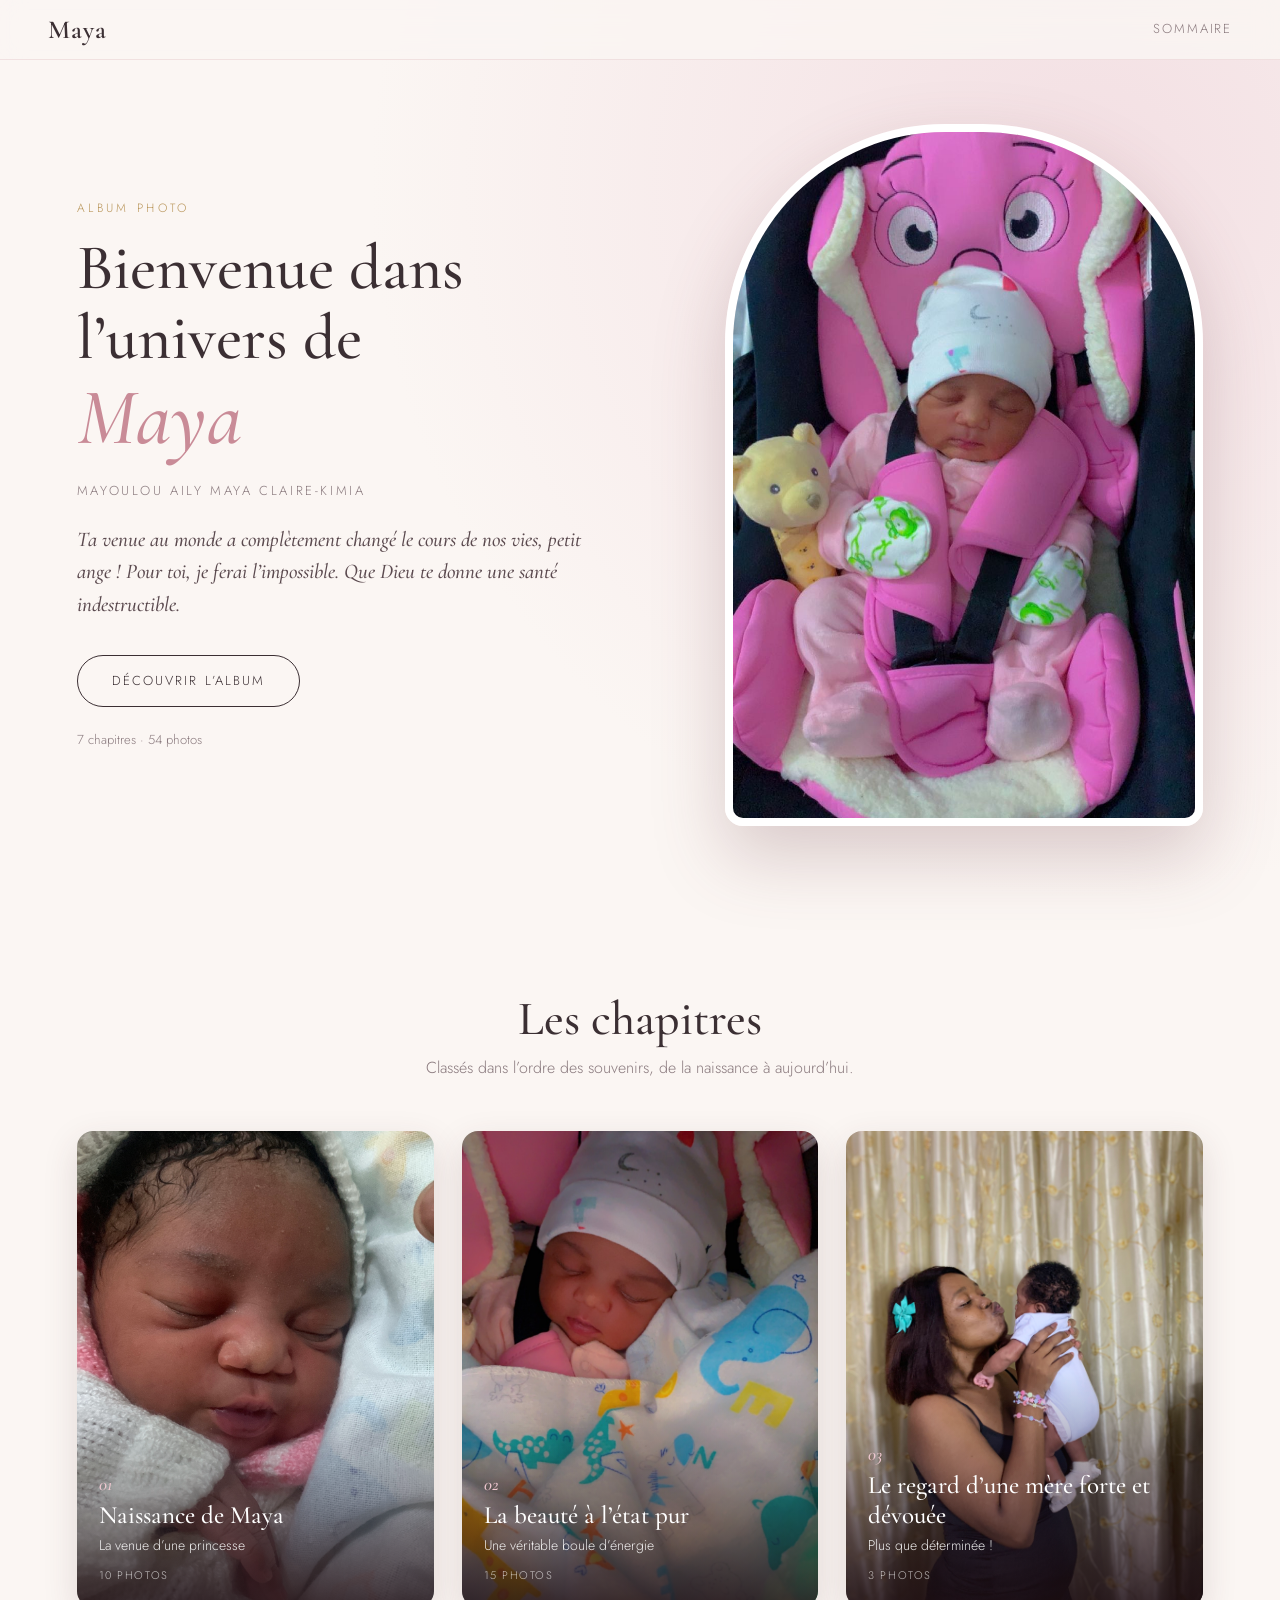
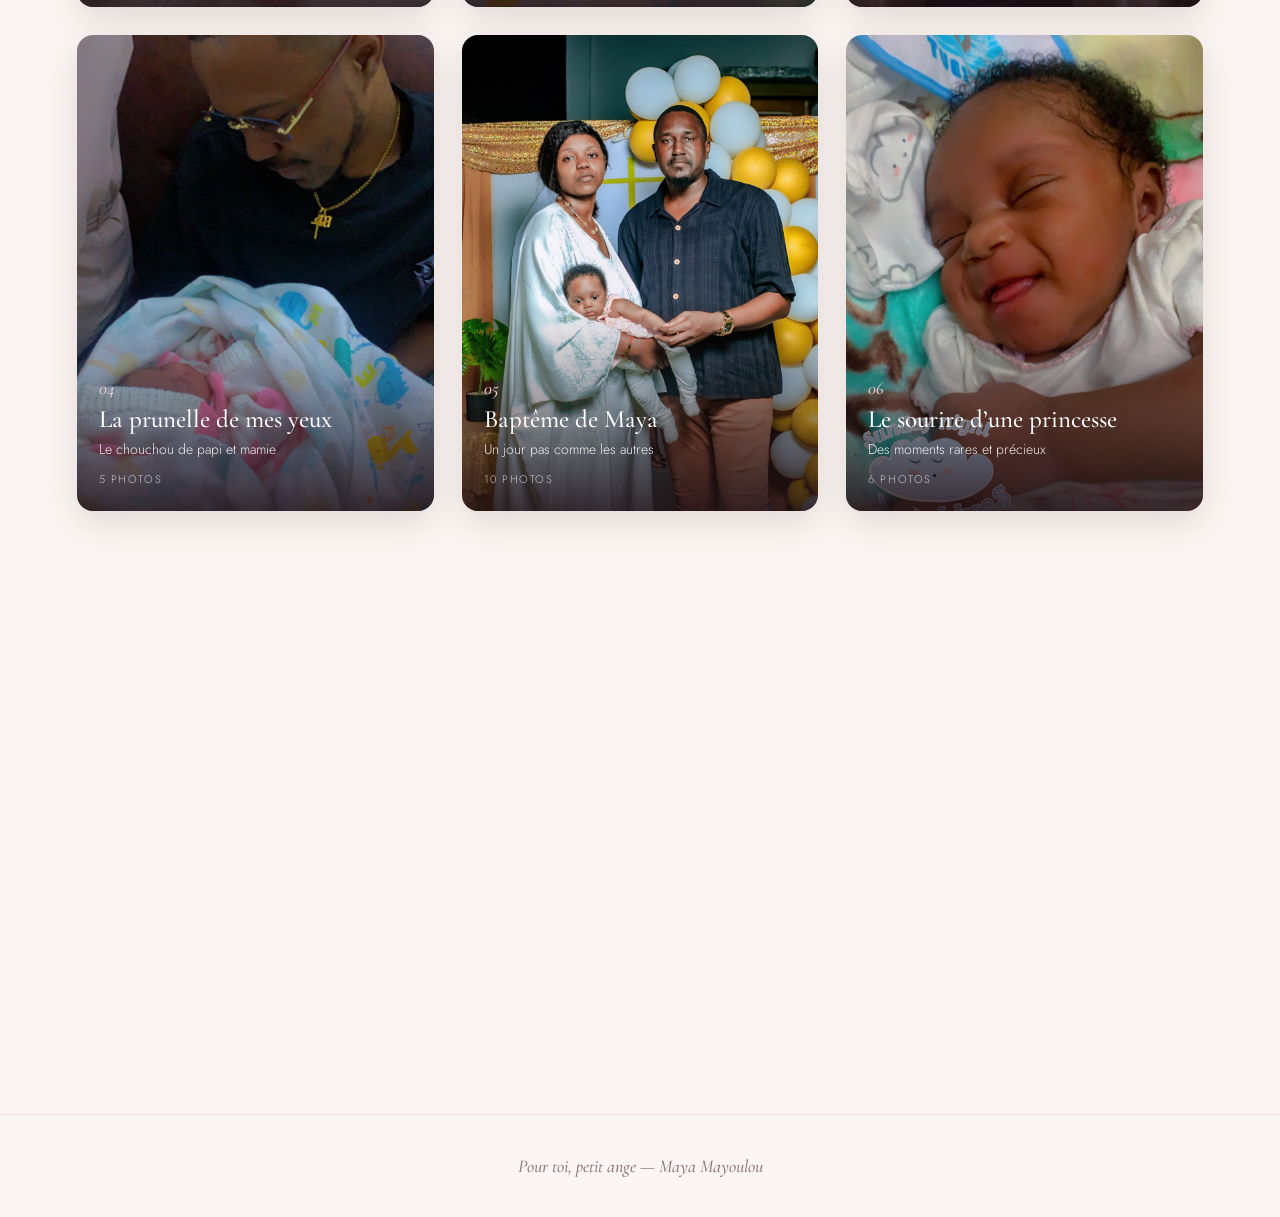
==== index.html @ 27d1b36d "first commit" ====
<!DOCTYPE html>
<html lang="fr"><head><meta charset="UTF-8"><meta name="viewport" content="width=device-width, initial-scale=1">
<title>Album Maya — MAYOULOU Aily Maya Claire-Kimia</title><meta name="description" content="L’album photo de Maya : de sa naissance à ses plus beaux sourires.">
<link rel="preconnect" href="https://fonts.googleapis.com"><link rel="preconnect" href="https://fonts.gstatic.com" crossorigin>
<link href="https://fonts.googleapis.com/css2?family=Cormorant+Garamond:ital,wght@0,500;0,600;1,500&family=Jost:wght@300;400;500&display=swap" rel="stylesheet">
<link rel="stylesheet" href="style.css"></head><body class="home"><header class="bar"><a class="logo" href="index.html">Maya</a><a class="menu" href="index.html#chapitres">Sommaire</a></header>
<section class="hero"><div class="hero-txt"><p class="eyebrow">Album photo</p><h1>Bienvenue dans l’univers de<br><em>Maya</em></h1>
<p class="full">MAYOULOU Aily Maya Claire-Kimia</p>
<p class="dedi">Ta venue au monde a complètement changé le cours de nos vies, petit ange ! Pour toi, je ferai l’impossible. Que Dieu te donne une santé indestructible.</p>
<a class="btn" href="#chapitres">Découvrir l’album</a><p class="meta">7 chapitres · 54 photos</p></div>
<div class="hero-img"><img src="images/EIRD0126.JPG" alt="Maya nouveau-née dans son siège auto rose" width="900" height="1600"></div></section>
<section id="chapitres" class="chapters"><h2>Les chapitres</h2><p class="sub">Classés dans l’ordre des souvenirs, de la naissance à aujourd’hui.</p><div class="grid"><a class="card reveal" href="naissance.html"><img src="images/AWKUE0143.JPG" alt="" loading="lazy"><div class="cap"><span class="num">01</span><h3>Naissance de Maya</h3><p>La venue d’une princesse</p><small>10 photos</small></div></a>
<a class="card reveal" href="premiers-jours.html"><img src="images/IMG_7857.JPG" alt="" loading="lazy"><div class="cap"><span class="num">02</span><h3>La beauté à l’état pur</h3><p>Une véritable boule d’énergie</p><small>15 photos</small></div></a>
<a class="card reveal" href="maman.html"><img src="images/IMG_3983.JPG" alt="" loading="lazy"><div class="cap"><span class="num">03</span><h3>Le regard d’une mère forte et dévouée</h3><p>Plus que déterminée !</p><small>3 photos</small></div></a>
<a class="card reveal" href="famille.html"><img src="images/IMG_7855.JPG" alt="" loading="lazy"><div class="cap"><span class="num">04</span><h3>La prunelle de mes yeux</h3><p>Le chouchou de papi et mamie</p><small>5 photos</small></div></a>
<a class="card reveal" href="bapteme.html"><img src="images/DJLZ4280.JPG" alt="" loading="lazy"><div class="cap"><span class="num">05</span><h3>Baptême de Maya</h3><p>Un jour pas comme les autres</p><small>10 photos</small></div></a>
<a class="card reveal" href="sourire.html"><img src="images/IMG_8057.JPG" alt="" loading="lazy"><div class="cap"><span class="num">06</span><h3>Le sourire d’une princesse</h3><p>Des moments rares et précieux</p><small>6 photos</small></div></a>
<a class="card reveal" href="soleil.html"><img src="images/IMG_8804.JPG" alt="" loading="lazy"><div class="cap"><span class="num">07</span><h3>Mon rayon de soleil</h3><p>La meilleure chose qui me soit arrivée</p><small>5 photos</small></div></a>
</div></section>
<footer class="foot"><p>Pour toi, petit ange — Maya Mayoulou</p></footer><script src="app.js"></script></body></html>
---- style.css ----
*{box-sizing:border-box;margin:0;padding:0}html{scroll-behavior:smooth}
:root{--bg:#fbf6f3;--ink:#3b2f33;--mut:#8a7a7e;--rose:#c98b97;--rose2:#f3dfe3;--gold:#b9965b;--serif:"Cormorant Garamond",Georgia,serif;--sans:"Jost",system-ui,-apple-system,"Segoe UI",sans-serif}
body{background:var(--bg);color:var(--ink);font:300 16px/1.7 var(--sans);-webkit-font-smoothing:antialiased}
a{color:inherit;text-decoration:none}img{display:block;max-width:100%}
.bar{position:fixed;inset:0 0 auto;z-index:50;display:flex;justify-content:space-between;align-items:center;padding:14px clamp(16px,4vw,48px);background:rgba(251,246,243,.82);backdrop-filter:blur(12px);border-bottom:1px solid rgba(201,139,151,.2)}
.logo{font:600 26px var(--serif);letter-spacing:.04em}.menu{font-size:13px;letter-spacing:.14em;text-transform:uppercase;color:var(--mut)}.menu:hover{color:var(--rose)}
.eyebrow{font-size:12px;letter-spacing:.28em;text-transform:uppercase;color:var(--gold);margin-bottom:14px}
.hero{min-height:100vh;display:grid;grid-template-columns:1.1fr .9fr;align-items:center;gap:clamp(24px,5vw,80px);padding:110px clamp(20px,6vw,100px) 60px;background:radial-gradient(circle at 85% 20%,var(--rose2),transparent 55%)}
.hero h1{font:500 clamp(36px,5vw,68px)/1.1 var(--serif)}.hero h1 em{color:var(--rose);font-size:1.25em}
.full{margin:18px 0 22px;font-size:13px;letter-spacing:.2em;text-transform:uppercase;color:var(--mut)}
.dedi{max-width:520px;font:italic 500 21px/1.55 var(--serif);color:#5b4a4f;margin-bottom:34px}
.btn{display:inline-block;padding:14px 34px;border:1px solid var(--ink);border-radius:99px;font-size:13px;letter-spacing:.16em;text-transform:uppercase;transition:.3s}.btn:hover{background:var(--ink);color:#fff}
.meta{margin-top:22px;font-size:13px;color:var(--mut)}
.hero-img img{width:100%;max-height:78vh;object-fit:cover;border-radius:220px 220px 18px 18px;box-shadow:0 30px 70px rgba(120,70,80,.25);border:8px solid #fff}
.chapters{padding:90px clamp(20px,6vw,100px) 100px}.chapters h2,.chapters .sub{text-align:center}.chapters h2{font:500 clamp(32px,4vw,48px) var(--serif)}.sub{color:var(--mut);margin:6px 0 50px}
.grid{display:grid;grid-template-columns:repeat(auto-fill,minmax(270px,1fr));gap:28px;max-width:1300px;margin:auto}
.card{position:relative;aspect-ratio:3/4;border-radius:16px;overflow:hidden;box-shadow:0 12px 34px rgba(80,50,55,.15);transition:transform .4s,box-shadow .4s}
.card:hover{transform:translateY(-6px);box-shadow:0 22px 46px rgba(80,50,55,.25)}.card img{width:100%;height:100%;object-fit:cover;transition:transform .8s}.card:hover img{transform:scale(1.06)}
.cap{position:absolute;inset:auto 0 0;padding:70px 22px 22px;color:#fff;background:linear-gradient(transparent,rgba(30,15,20,.85))}
.num{font:italic 500 18px var(--serif);color:#f0c9d1}.cap h3{font:500 25px/1.2 var(--serif);margin:2px 0 4px}.cap p{font-size:14px;opacity:.9}.cap small{display:block;margin-top:8px;font-size:11px;letter-spacing:.14em;text-transform:uppercase;opacity:.7}
.chhead{position:relative;min-height:62vh;display:flex;align-items:flex-end;padding:120px clamp(20px,6vw,100px) 50px;color:#fff;background:linear-gradient(rgba(30,15,20,.35),rgba(30,15,20,.8)),var(--cover) center 25%/cover}
.chhead .in{max-width:760px}.chhead h1{font:500 clamp(34px,5.5vw,70px)/1.1 var(--serif)}.chhead .eyebrow{color:#f0d9a8}
.tag{font:italic 500 clamp(20px,2.4vw,28px) var(--serif);color:#f3dfe3;margin:8px 0 14px}.desc{opacity:.85;max-width:520px}.desc span{display:block;margin-top:8px;font-size:12px;letter-spacing:.16em;text-transform:uppercase;opacity:.7}
.gallery{columns:4 240px;column-gap:16px;padding:50px clamp(16px,4vw,60px);max-width:1500px;margin:auto}
.gallery figure{break-inside:avoid;margin-bottom:16px;border-radius:12px;overflow:hidden;cursor:zoom-in;background:var(--rose2);box-shadow:0 6px 20px rgba(80,50,55,.12)}
.gallery img{width:100%;height:auto;transition:transform .6s,filter .3s}.gallery figure:hover img{transform:scale(1.04);filter:brightness(1.05)}
.pn{display:flex;justify-content:space-between;gap:20px;max-width:1100px;margin:30px auto 80px;padding:0 clamp(16px,4vw,60px)}.pn a{flex:1;padding:20px 24px;border:1px solid rgba(201,139,151,.4);border-radius:14px;font:500 20px var(--serif);transition:.3s}.pn a:hover{background:var(--rose2)}.pn .r{text-align:right}.pn small{display:block;font:400 11px var(--sans);letter-spacing:.16em;text-transform:uppercase;color:var(--mut);margin-bottom:2px}
.foot{padding:40px 20px;text-align:center;font:italic 500 18px var(--serif);color:var(--mut);border-top:1px solid rgba(201,139,151,.2)}
.lb{position:fixed;inset:0;z-index:100;display:flex;align-items:center;justify-content:center;background:rgba(20,10,14,.94)}.lb[hidden]{display:none}
.lb img{max-width:92vw;max-height:88vh;object-fit:contain;border-radius:6px;animation:in .3s}@keyframes in{from{opacity:0;transform:scale(.97)}}
.lb button{position:absolute;background:none;border:0;color:#fff;font-size:44px;cursor:pointer;opacity:.7;padding:10px 18px;transition:.2s}.lb button:hover{opacity:1}
.x{top:10px;right:14px}.p{left:6px;top:50%;transform:translateY(-50%)}.n{right:6px;top:50%;transform:translateY(-50%)}.ct{position:absolute;bottom:16px;color:#fff;opacity:.7;font-size:13px;letter-spacing:.14em}
.reveal{opacity:0;transform:translateY(24px);transition:opacity .8s,transform .8s}.reveal.on{opacity:1;transform:none}
@media(max-width:820px){.hero{grid-template-columns:1fr;text-align:center;padding-top:100px}.hero-img{order:-1}.hero-img img{max-height:50vh;margin:auto;max-width:300px}.dedi{margin-inline:auto}.gallery{columns:2 150px;column-gap:10px}.gallery figure{margin-bottom:10px}.pn{flex-direction:column}}
@media(prefers-reduced-motion:reduce){*{animation:none!important;transition:none!important}.reveal{opacity:1;transform:none}}
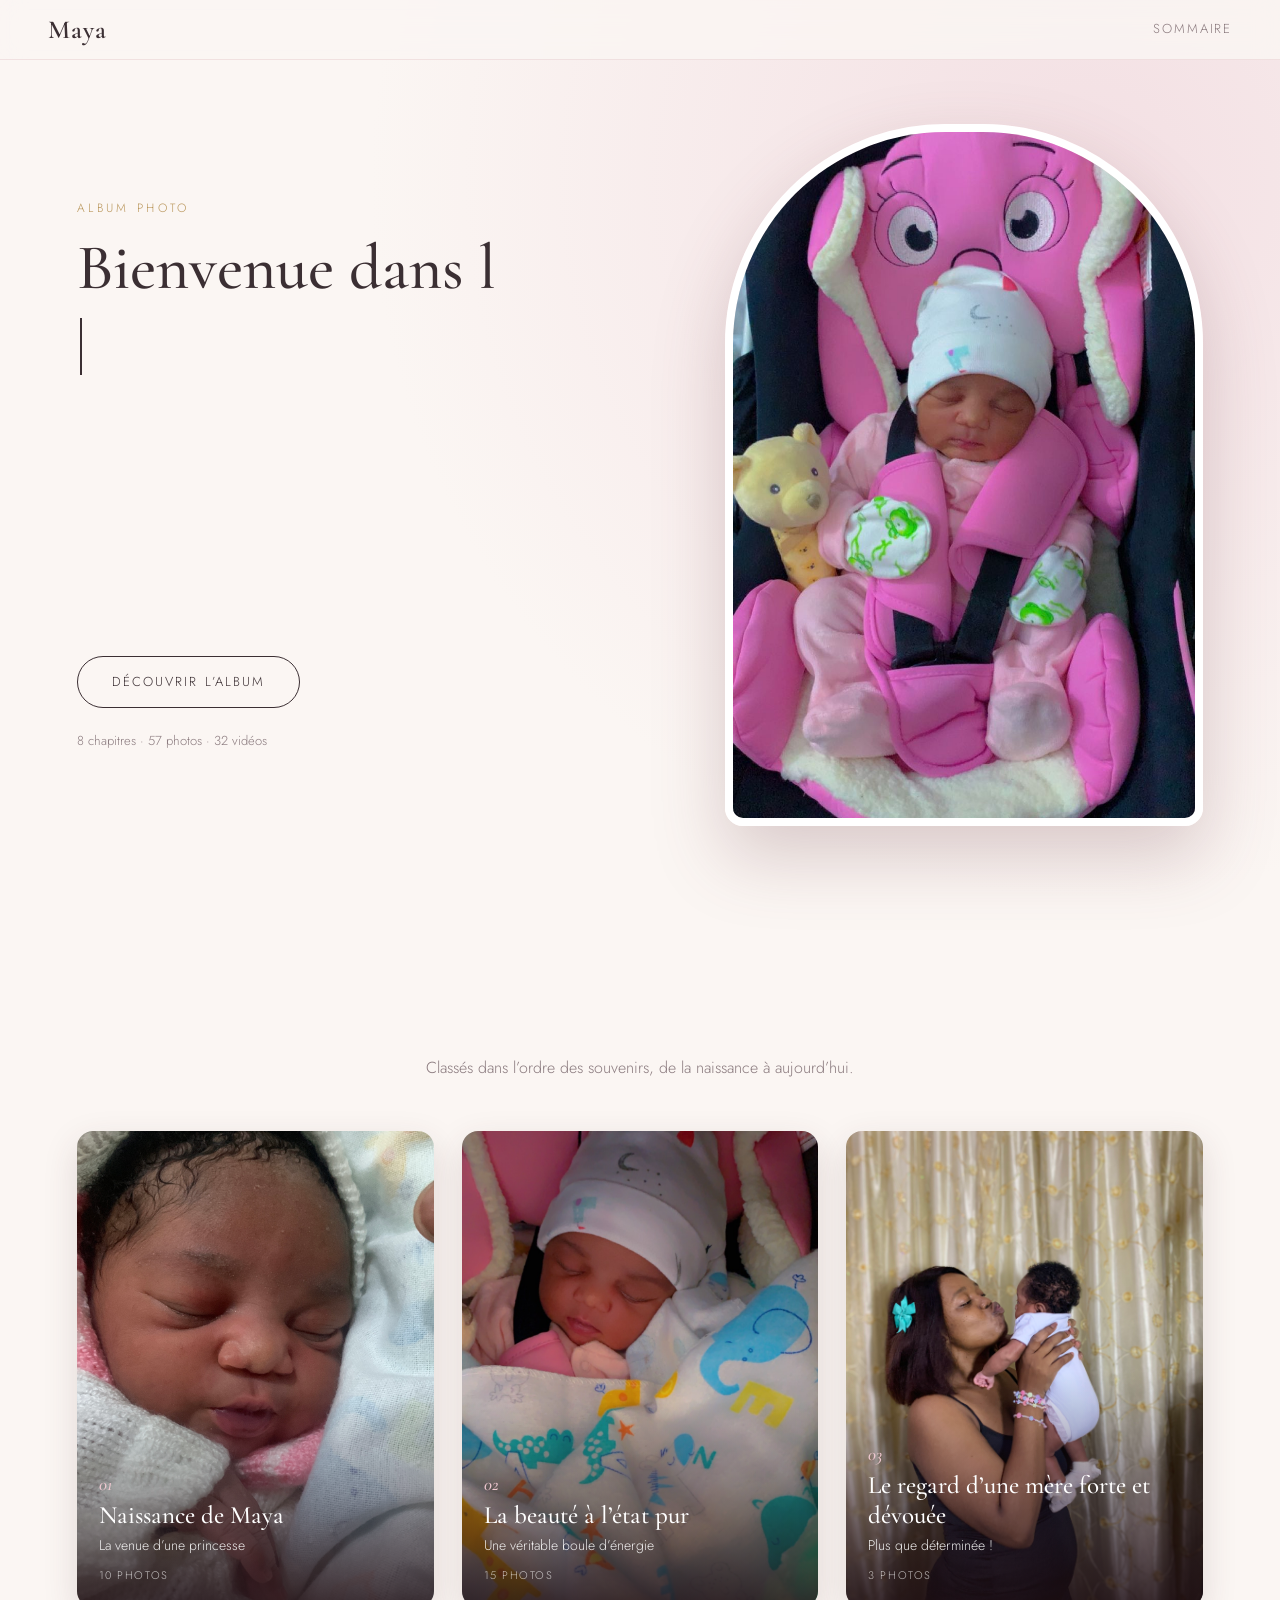
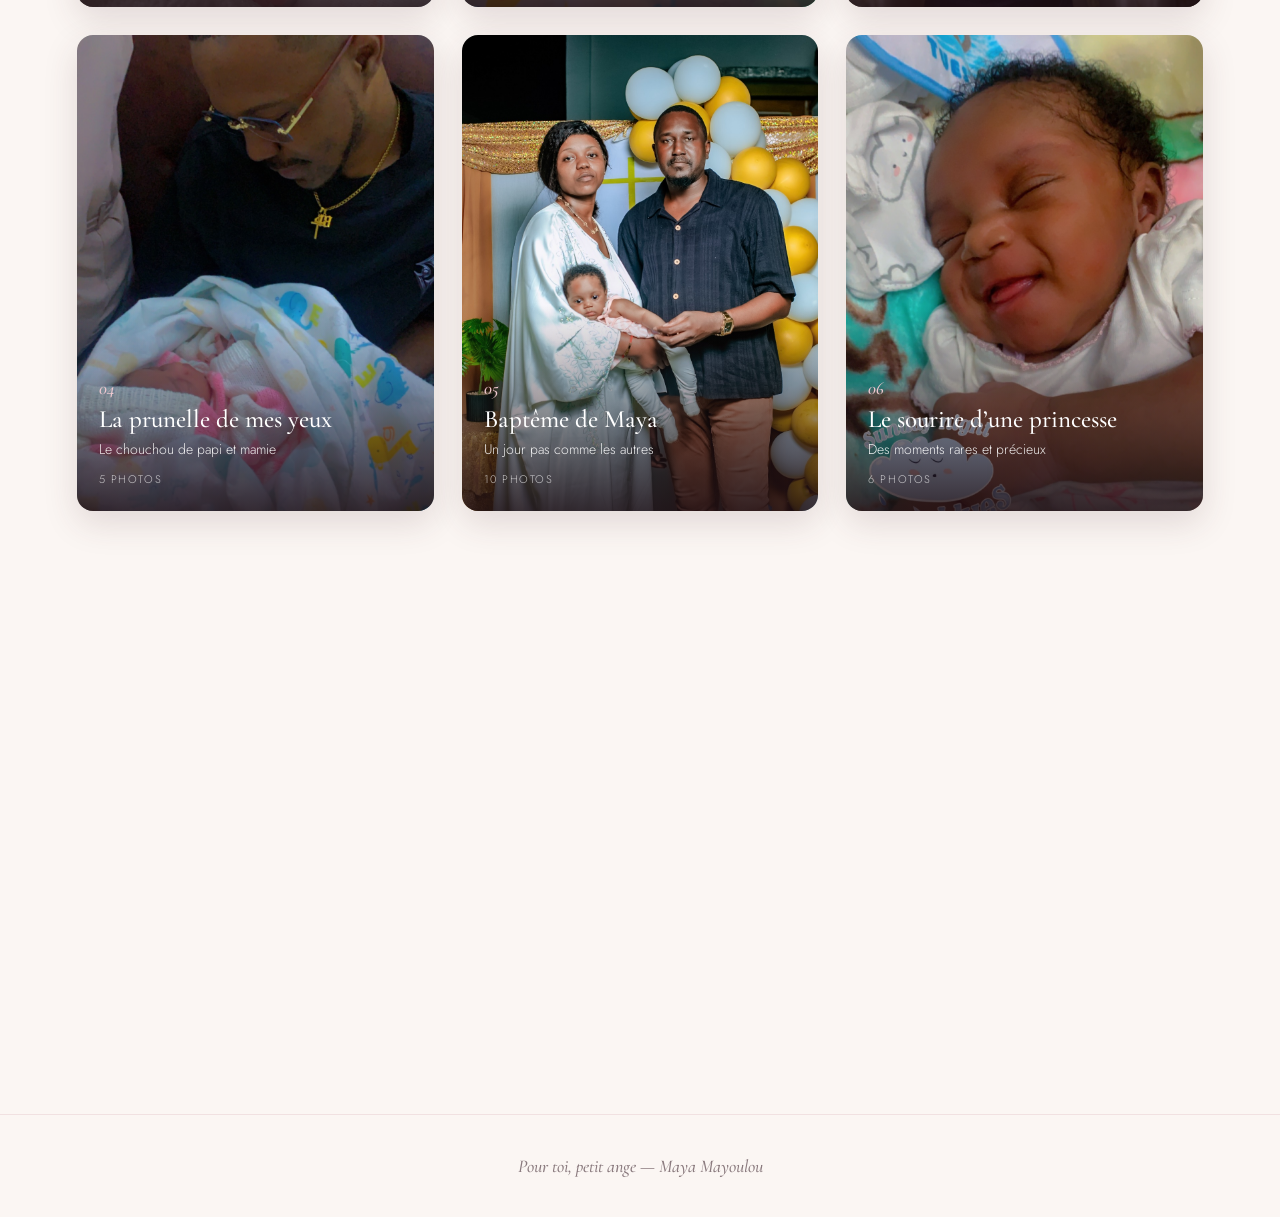
==== commit 593a6c82: "up" ====
--- a/index.html
+++ b/index.html
@@ -7,7 +7,7 @@
 <section class="hero"><div class="hero-txt"><p class="eyebrow">Album photo</p><h1>Bienvenue dans l’univers de<br><em>Maya</em></h1>
 <p class="full">MAYOULOU Aily Maya Claire-Kimia</p>
 <p class="dedi">Ta venue au monde a complètement changé le cours de nos vies, petit ange ! Pour toi, je ferai l’impossible. Que Dieu te donne une santé indestructible.</p>
-<a class="btn" href="#chapitres">Découvrir l’album</a><p class="meta">7 chapitres · 54 photos</p></div>
+<a class="btn" href="#chapitres">Découvrir l’album</a><p class="meta">8 chapitres · 57 photos · 32 vidéos</p></div>
 <div class="hero-img"><img src="images/EIRD0126.JPG" alt="Maya nouveau-née dans son siège auto rose" width="900" height="1600"></div></section>
 <section id="chapitres" class="chapters"><h2>Les chapitres</h2><p class="sub">Classés dans l’ordre des souvenirs, de la naissance à aujourd’hui.</p><div class="grid"><a class="card reveal" href="naissance.html"><img src="images/AWKUE0143.JPG" alt="" loading="lazy"><div class="cap"><span class="num">01</span><h3>Naissance de Maya</h3><p>La venue d’une princesse</p><small>10 photos</small></div></a>
 <a class="card reveal" href="premiers-jours.html"><img src="images/IMG_7857.JPG" alt="" loading="lazy"><div class="cap"><span class="num">02</span><h3>La beauté à l’état pur</h3><p>Une véritable boule d’énergie</p><small>15 photos</small></div></a>
@@ -16,5 +16,6 @@
 <a class="card reveal" href="bapteme.html"><img src="images/DJLZ4280.JPG" alt="" loading="lazy"><div class="cap"><span class="num">05</span><h3>Baptême de Maya</h3><p>Un jour pas comme les autres</p><small>10 photos</small></div></a>
 <a class="card reveal" href="sourire.html"><img src="images/IMG_8057.JPG" alt="" loading="lazy"><div class="cap"><span class="num">06</span><h3>Le sourire d’une princesse</h3><p>Des moments rares et précieux</p><small>6 photos</small></div></a>
 <a class="card reveal" href="soleil.html"><img src="images/IMG_8804.JPG" alt="" loading="lazy"><div class="cap"><span class="num">07</span><h3>Mon rayon de soleil</h3><p>La meilleure chose qui me soit arrivée</p><small>5 photos</small></div></a>
+<a class="card reveal" href="videos.html"><img src="images/WhatsApp%20Image%202026-11-09%20at%2014.23.40%20%281%29.jpeg" alt="" loading="lazy"><div class="cap"><span class="num">08</span><h3>Maya en vidéo</h3><p>Ses plus beaux moments en mouvement</p><small>3 photos · 32 vidéos</small></div></a>
 </div></section>
 <footer class="foot"><p>Pour toi, petit ange — Maya Mayoulou</p></footer><script src="app.js"></script></body></html>
--- a/style.css
+++ b/style.css
@@ -32,4 +32,22 @@
 .x{top:10px;right:14px}.p{left:6px;top:50%;transform:translateY(-50%)}.n{right:6px;top:50%;transform:translateY(-50%)}.ct{position:absolute;bottom:16px;color:#fff;opacity:.7;font-size:13px;letter-spacing:.14em}
 .reveal{opacity:0;transform:translateY(24px);transition:opacity .8s,transform .8s}.reveal.on{opacity:1;transform:none}
 @media(max-width:820px){.hero{grid-template-columns:1fr;text-align:center;padding-top:100px}.hero-img{order:-1}.hero-img img{max-height:50vh;margin:auto;max-width:300px}.dedi{margin-inline:auto}.gallery{columns:2 150px;column-gap:10px}.gallery figure{margin-bottom:10px}.pn{flex-direction:column}}
-@media(prefers-reduced-motion:reduce){*{animation:none!important;transition:none!important}.reveal{opacity:1;transform:none}}+@media(prefers-reduced-motion:reduce){*{animation:none!important;transition:none!important}.reveal{opacity:1;transform:none}}
+/* ===== Animations : chargement, machine à écrire, vidéos ===== */
+body::before{content:"Maya";position:fixed;inset:0;z-index:300;display:flex;align-items:center;justify-content:center;background:var(--bg);font:italic 500 clamp(56px,12vw,120px) var(--serif);color:var(--rose);letter-spacing:.06em;animation:pulse 1.6s ease-in-out infinite,ldout .01s 6s forwards;transition:opacity .8s,visibility .8s}
+body::after{content:"";position:fixed;z-index:301;left:50%;top:calc(50% + clamp(50px,9vw,90px));width:160px;height:2px;margin-left:-80px;background:linear-gradient(90deg,var(--rose),var(--gold)) left/0 100% no-repeat,rgba(201,139,151,.25);animation:fill 1.2s ease-out forwards,ldout .01s 6s forwards;transition:opacity .8s,visibility .8s}
+body.ready::before,body.ready::after{opacity:0;visibility:hidden}
+@keyframes pulse{50%{opacity:.55;transform:scale(.98)}}
+@keyframes fill{to{background-size:100% 100%}}
+@keyframes ldout{to{opacity:0;visibility:hidden}}
+.typing::after{content:"";display:inline-block;width:2px;height:.9em;margin-left:3px;vertical-align:-.05em;background:currentColor;animation:bl .7s steps(1) infinite}
+@keyframes bl{50%{opacity:0}}
+.hero-img img,.chhead .in{animation:rise 1.2s .6s both cubic-bezier(.2,.7,.2,1)}
+@keyframes rise{from{opacity:0;transform:translateY(30px)}}
+.gallery video{display:block;width:100%;height:auto;background:#000}
+.gallery figure.vid{position:relative}
+.gallery figure.vid::after{content:"▶";position:absolute;inset:0;margin:auto;width:58px;height:58px;display:flex;align-items:center;justify-content:center;border-radius:50%;background:rgba(30,15,20,.55);color:#fff;font-size:20px;padding-left:4px;backdrop-filter:blur(4px);pointer-events:none}
+.lb video{max-width:92vw;max-height:88vh;border-radius:6px;background:#000}
+.lb img[hidden],.lb video[hidden]{display:none}
+@media(prefers-reduced-motion:reduce){body::before,body::after{display:none}.typing::after{animation:none}}
+.gallery video{aspect-ratio:9/16;object-fit:cover}
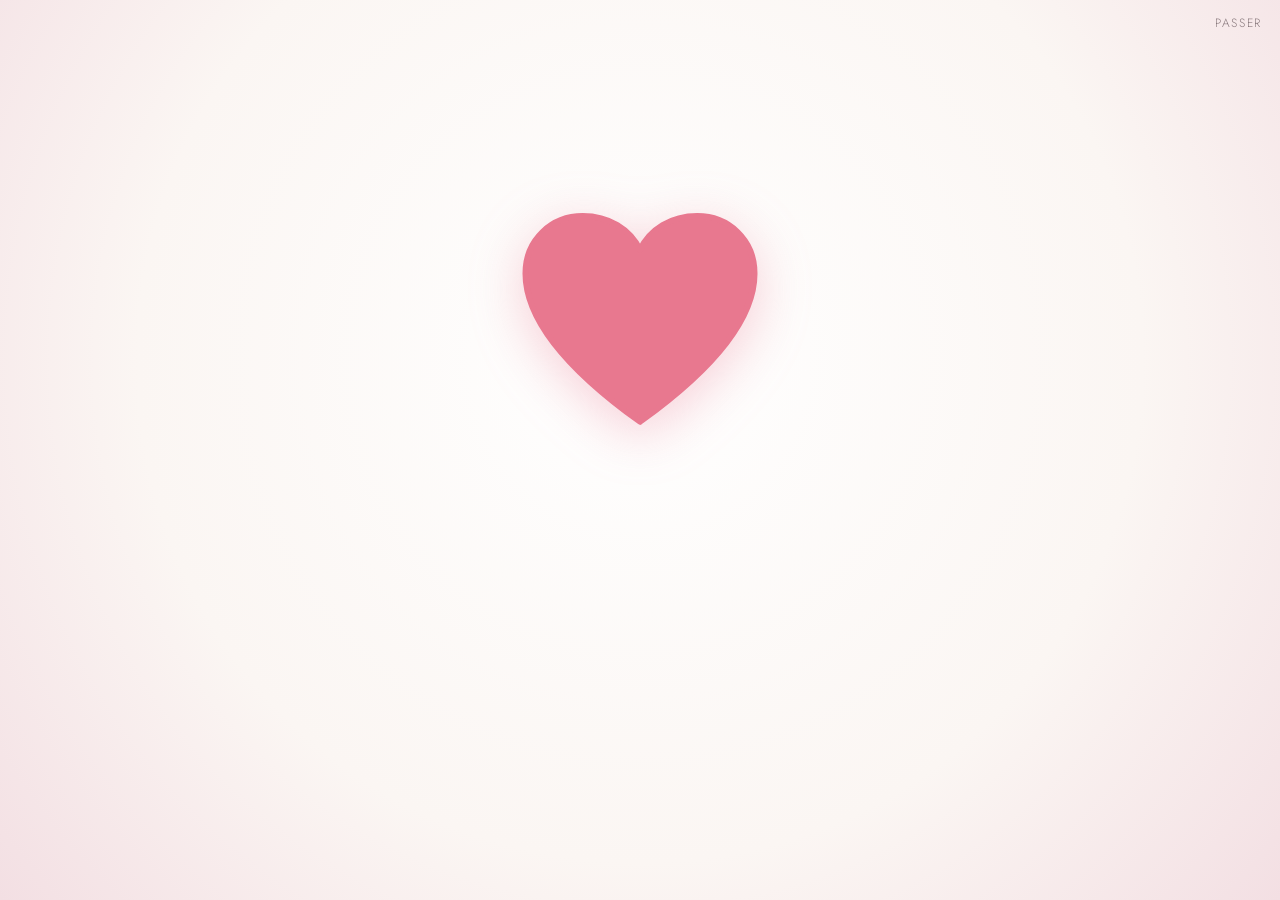
==== commit 31d6a5f7: "up" ====
--- a/index.html
+++ b/index.html
@@ -1,21 +1,48 @@
 <!DOCTYPE html>
 <html lang="fr"><head><meta charset="UTF-8"><meta name="viewport" content="width=device-width, initial-scale=1">
-<title>Album Maya — MAYOULOU Aily Maya Claire-Kimia</title><meta name="description" content="L’album photo de Maya : de sa naissance à ses plus beaux sourires.">
+<title>Maya</title><meta name="description" content="L’album photo de Maya.">
 <link rel="preconnect" href="https://fonts.googleapis.com"><link rel="preconnect" href="https://fonts.gstatic.com" crossorigin>
 <link href="https://fonts.googleapis.com/css2?family=Cormorant+Garamond:ital,wght@0,500;0,600;1,500&family=Jost:wght@300;400;500&display=swap" rel="stylesheet">
-<link rel="stylesheet" href="style.css"></head><body class="home"><header class="bar"><a class="logo" href="index.html">Maya</a><a class="menu" href="index.html#chapitres">Sommaire</a></header>
-<section class="hero"><div class="hero-txt"><p class="eyebrow">Album photo</p><h1>Bienvenue dans l’univers de<br><em>Maya</em></h1>
-<p class="full">MAYOULOU Aily Maya Claire-Kimia</p>
-<p class="dedi">Ta venue au monde a complètement changé le cours de nos vies, petit ange ! Pour toi, je ferai l’impossible. Que Dieu te donne une santé indestructible.</p>
-<a class="btn" href="#chapitres">Découvrir l’album</a><p class="meta">8 chapitres · 57 photos · 32 vidéos</p></div>
-<div class="hero-img"><img src="images/EIRD0126.JPG" alt="Maya nouveau-née dans son siège auto rose" width="900" height="1600"></div></section>
-<section id="chapitres" class="chapters"><h2>Les chapitres</h2><p class="sub">Classés dans l’ordre des souvenirs, de la naissance à aujourd’hui.</p><div class="grid"><a class="card reveal" href="naissance.html"><img src="images/AWKUE0143.JPG" alt="" loading="lazy"><div class="cap"><span class="num">01</span><h3>Naissance de Maya</h3><p>La venue d’une princesse</p><small>10 photos</small></div></a>
-<a class="card reveal" href="premiers-jours.html"><img src="images/IMG_7857.JPG" alt="" loading="lazy"><div class="cap"><span class="num">02</span><h3>La beauté à l’état pur</h3><p>Une véritable boule d’énergie</p><small>15 photos</small></div></a>
-<a class="card reveal" href="maman.html"><img src="images/IMG_3983.JPG" alt="" loading="lazy"><div class="cap"><span class="num">03</span><h3>Le regard d’une mère forte et dévouée</h3><p>Plus que déterminée !</p><small>3 photos</small></div></a>
-<a class="card reveal" href="famille.html"><img src="images/IMG_7855.JPG" alt="" loading="lazy"><div class="cap"><span class="num">04</span><h3>La prunelle de mes yeux</h3><p>Le chouchou de papi et mamie</p><small>5 photos</small></div></a>
-<a class="card reveal" href="bapteme.html"><img src="images/DJLZ4280.JPG" alt="" loading="lazy"><div class="cap"><span class="num">05</span><h3>Baptême de Maya</h3><p>Un jour pas comme les autres</p><small>10 photos</small></div></a>
-<a class="card reveal" href="sourire.html"><img src="images/IMG_8057.JPG" alt="" loading="lazy"><div class="cap"><span class="num">06</span><h3>Le sourire d’une princesse</h3><p>Des moments rares et précieux</p><small>6 photos</small></div></a>
-<a class="card reveal" href="soleil.html"><img src="images/IMG_8804.JPG" alt="" loading="lazy"><div class="cap"><span class="num">07</span><h3>Mon rayon de soleil</h3><p>La meilleure chose qui me soit arrivée</p><small>5 photos</small></div></a>
-<a class="card reveal" href="videos.html"><img src="images/WhatsApp%20Image%202026-11-09%20at%2014.23.40%20%281%29.jpeg" alt="" loading="lazy"><div class="cap"><span class="num">08</span><h3>Maya en vidéo</h3><p>Ses plus beaux moments en mouvement</p><small>3 photos · 32 vidéos</small></div></a>
-</div></section>
-<footer class="foot"><p>Pour toi, petit ange — Maya Mayoulou</p></footer><script src="app.js"></script></body></html>+<style>
+*{box-sizing:border-box;margin:0;padding:0}
+:root{--bg:#fbf6f3;--ink:#3b2f33;--mut:#8a7a7e;--rose:#e8788f;--rose2:#f3dfe3;--serif:"Cormorant Garamond",Georgia,serif;--sans:"Jost",system-ui,sans-serif}
+html,body{height:100%}
+body{background:radial-gradient(circle at 50% 40%,#fff,var(--bg) 60%,var(--rose2));color:var(--ink);font:300 16px/1.6 var(--sans);display:flex;flex-direction:column;align-items:center;justify-content:center;text-align:center;overflow:hidden;padding:24px;padding-top:max(24px,env(safe-area-inset-top));padding-bottom:max(24px,env(safe-area-inset-bottom))}
+.heart{width:clamp(160px,38vw,260px);height:auto;overflow:visible;filter:drop-shadow(0 12px 26px rgba(232,120,143,.35))}
+.heart path{fill:var(--rose);fill-opacity:0;stroke:var(--rose);stroke-width:2.4;stroke-linecap:round;stroke-linejoin:round;stroke-dasharray:1;stroke-dashoffset:1;animation:draw 3s .4s cubic-bezier(.6,.1,.3,1) forwards,fillin 1.2s 3.2s ease forwards}
+.heart{animation:beat 1.4s 4.4s ease-in-out infinite;transform-origin:50% 55%}
+@keyframes draw{to{stroke-dashoffset:0}}
+@keyframes fillin{to{fill-opacity:1}}
+@keyframes beat{0%,100%{transform:scale(1)}15%{transform:scale(1.1)}30%{transform:scale(1)}45%{transform:scale(1.06)}}
+h1{margin-top:26px;font:italic 500 clamp(52px,13vw,110px)/1 var(--serif);color:var(--rose);letter-spacing:.05em;min-height:1em}
+.sub{margin-top:10px;font:italic 500 clamp(18px,3vw,24px) var(--serif);color:#5b4a4f;min-height:1.6em}
+.typing::after{content:"";display:inline-block;width:2px;height:.85em;margin-left:3px;vertical-align:-.05em;background:currentColor;animation:bl .7s steps(1) infinite}
+@keyframes bl{50%{opacity:0}}
+.btn{margin-top:30px;display:inline-block;padding:14px 38px;border:1px solid var(--ink);border-radius:99px;font-size:13px;letter-spacing:.16em;text-transform:uppercase;color:inherit;text-decoration:none;opacity:0;transform:translateY(10px);transition:opacity .8s,transform .8s,background .3s,color .3s}
+.btn.on{opacity:1;transform:none}.btn:hover{background:var(--ink);color:#fff}
+.skip{position:fixed;top:max(14px,env(safe-area-inset-top));right:18px;font-size:12px;letter-spacing:.14em;text-transform:uppercase;color:var(--mut);text-decoration:none}
+.fl{position:fixed;bottom:-30px;color:var(--rose);opacity:0;pointer-events:none;animation:up var(--d) linear forwards}
+@keyframes up{10%{opacity:.5}to{transform:translateY(-110vh) rotate(var(--r));opacity:0}}
+@media(prefers-reduced-motion:reduce){.heart,.heart path{animation:none}.heart path{stroke-dashoffset:0;fill-opacity:1}.btn{opacity:1;transform:none;transition:none}}
+</style></head><body>
+<a class="skip" href="accueil.html">Passer</a>
+<svg class="heart" viewBox="0 0 100 92" aria-hidden="true"><path pathLength="1" d="M50 86 C18 63 6 44 6 29 C6 16 16 7 28 7 C38 7 46 12 50 20 C54 12 62 7 72 7 C84 7 94 16 94 29 C94 44 82 63 50 86 Z"/></svg>
+<h1 id="t1" data-t="Maya"></h1>
+<p class="sub" id="t2" data-t="Pour toi, petit ange"></p>
+<a class="btn" id="go" href="accueil.html">Entrer dans l’album</a>
+<script>
+(function(){
+var rm=matchMedia("(prefers-reduced-motion:reduce)").matches,go=document.getElementById("go"),left=false;
+function enter(){location.replace("accueil.html")}
+function type(el,sp,cb){var s=el.dataset.t,k=0;el.classList.add("typing");(function st(){el.textContent=s.slice(0,++k);if(k<s.length)setTimeout(st,sp);else{el.classList.remove("typing");cb&&cb()}})()}
+function hearts(){
+  for(var n=0;n<14;n++){var h=document.createElement("span");h.className="fl";h.textContent="♥";
+    h.style.left=Math.random()*100+"vw";h.style.fontSize=(12+Math.random()*20)+"px";
+    h.style.setProperty("--d",(5+Math.random()*5)+"s");h.style.setProperty("--r",(Math.random()*60-30)+"deg");
+    h.style.animationDelay=Math.random()*3+"s";document.body.appendChild(h)}
+}
+if(rm){document.getElementById("t1").textContent="Maya";document.getElementById("t2").textContent="Pour toi, petit ange";return}
+setTimeout(function(){type(document.getElementById("t1"),170,function(){
+  setTimeout(function(){type(document.getElementById("t2"),60,function(){go.classList.add("on");hearts();setTimeout(enter,3500)})},250)})},3000);
+})();
+</script></body></html>
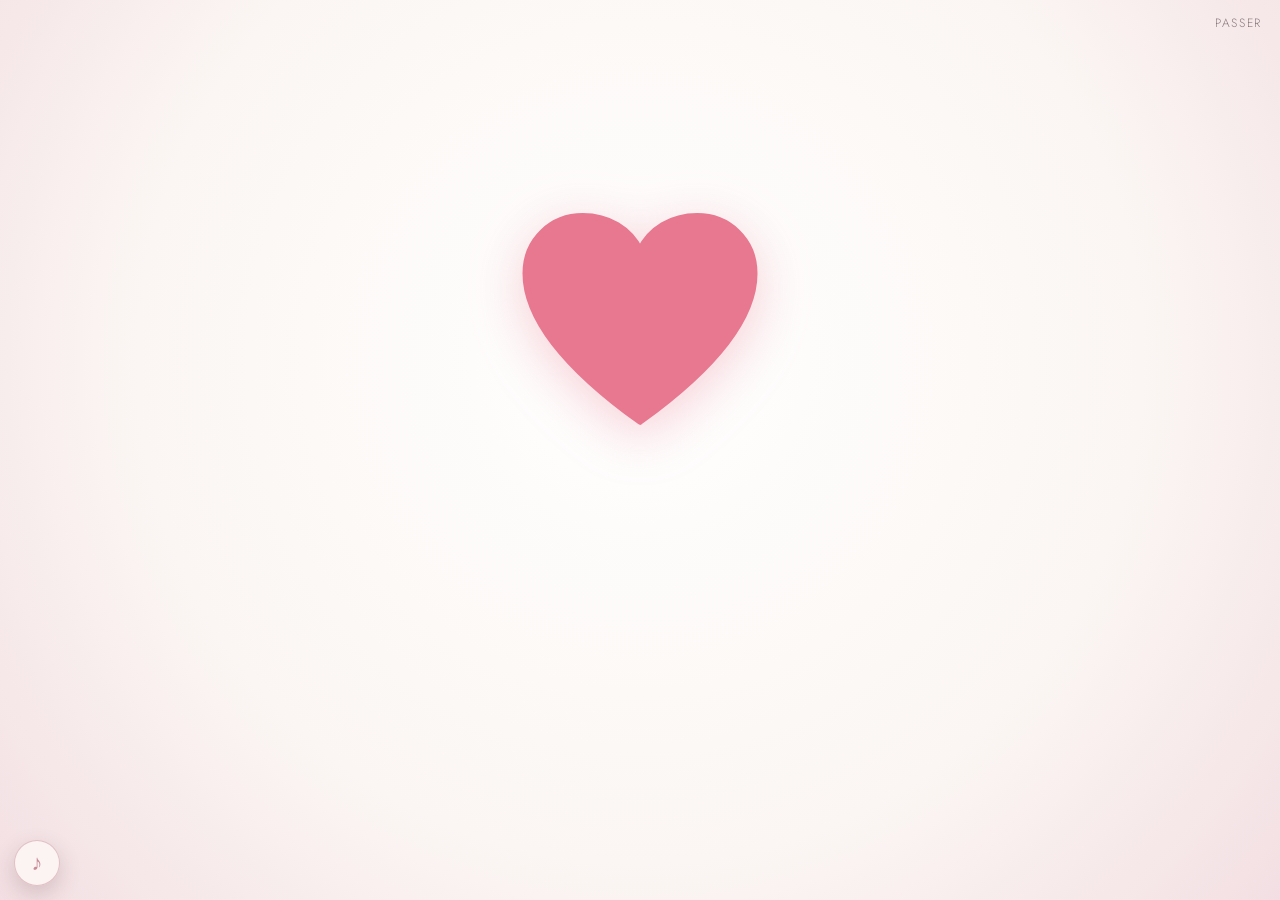
==== commit ce369cb0: "up" ====
--- a/index.html
+++ b/index.html
@@ -30,11 +30,12 @@
 <h1 id="t1" data-t="Maya"></h1>
 <p class="sub" id="t2" data-t="Pour toi, petit ange"></p>
 <a class="btn" id="go" href="accueil.html">Entrer dans l’album</a>
+<script src="app.js"></script>
 <script>
 (function(){
 var rm=matchMedia("(prefers-reduced-motion:reduce)").matches,go=document.getElementById("go"),left=false;
 function enter(){location.replace("accueil.html")}
-function type(el,sp,cb){var s=el.dataset.t,k=0;el.classList.add("typing");(function st(){el.textContent=s.slice(0,++k);if(k<s.length)setTimeout(st,sp);else{el.classList.remove("typing");cb&&cb()}})()}
+function type(el,sp,cb){var s=el.dataset.t,k=0;el.classList.add("typing");(function st(){el.textContent=s.slice(0,++k);window.MayaSound&&MayaSound.key(s.charAt(k-1));if(k<s.length)setTimeout(st,sp);else{el.classList.remove("typing");cb&&cb()}})()}
 function hearts(){
   for(var n=0;n<14;n++){var h=document.createElement("span");h.className="fl";h.textContent="♥";
     h.style.left=Math.random()*100+"vw";h.style.fontSize=(12+Math.random()*20)+"px";
